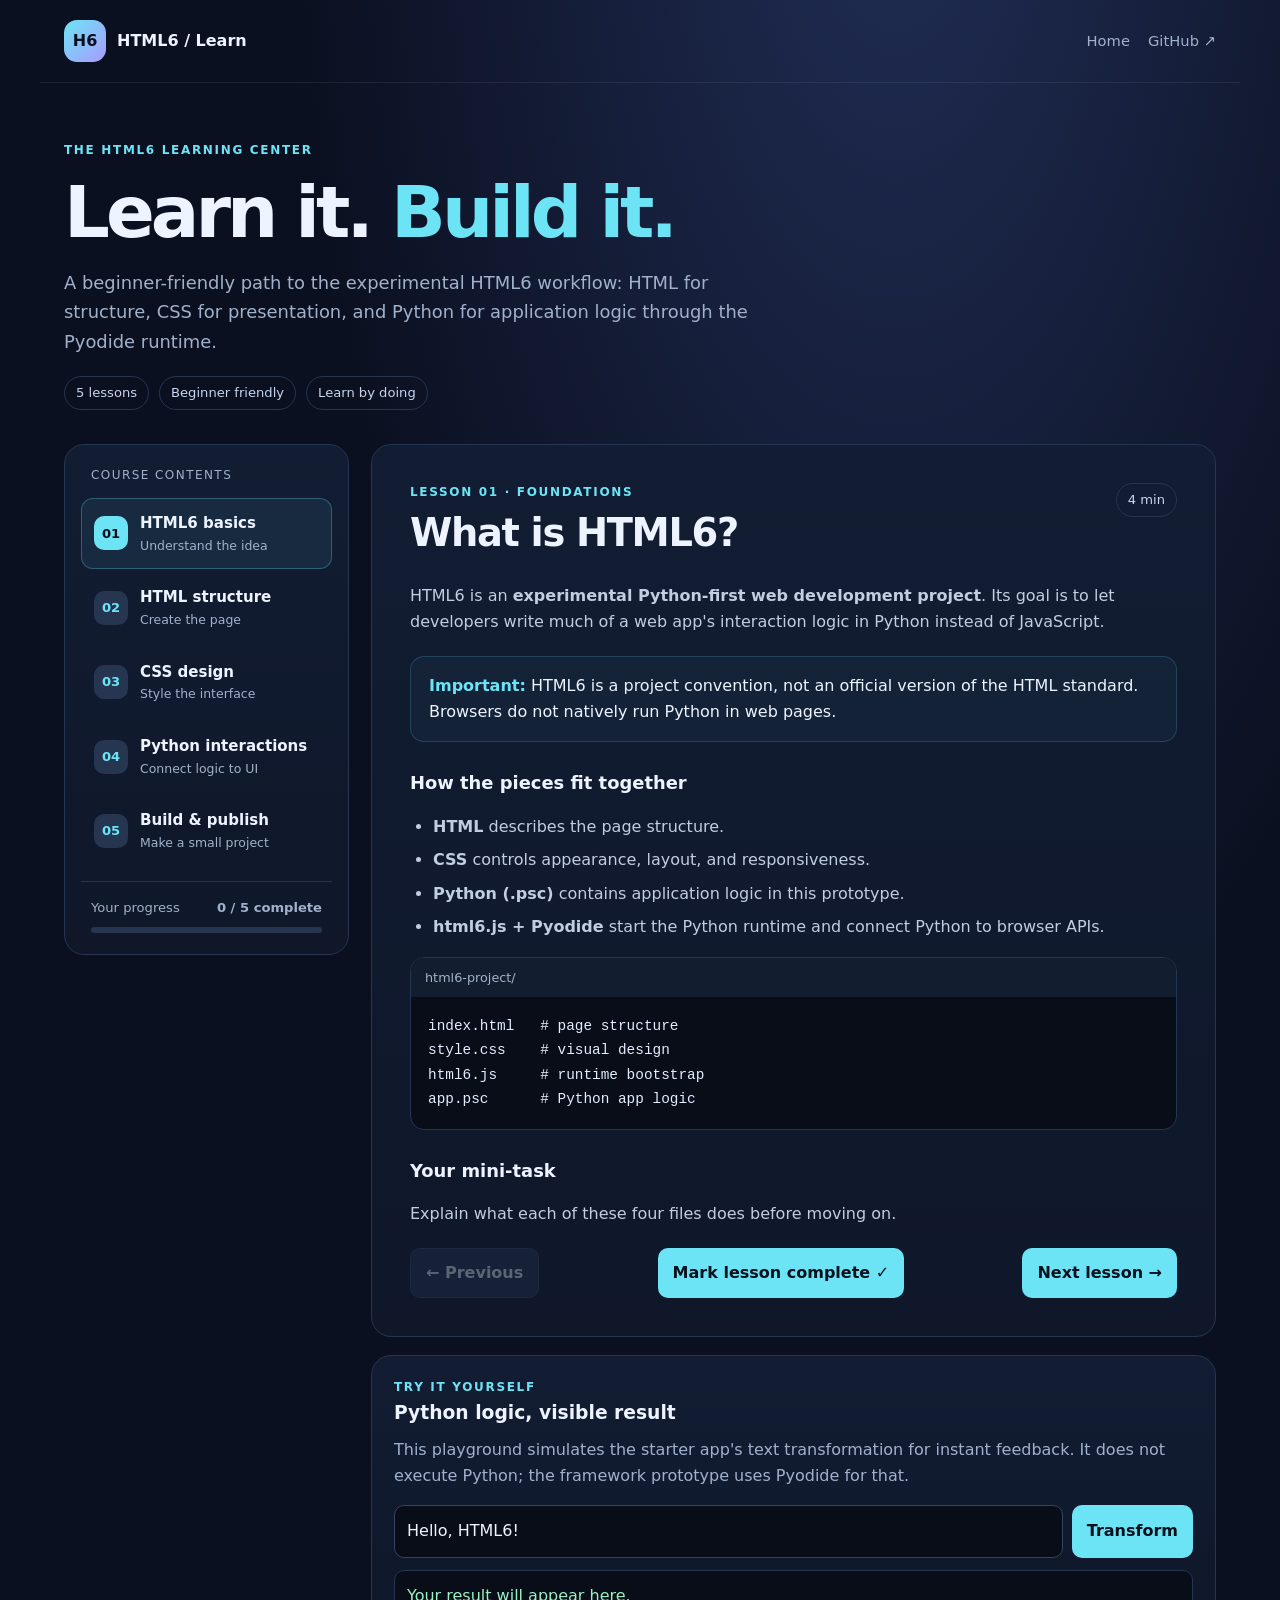
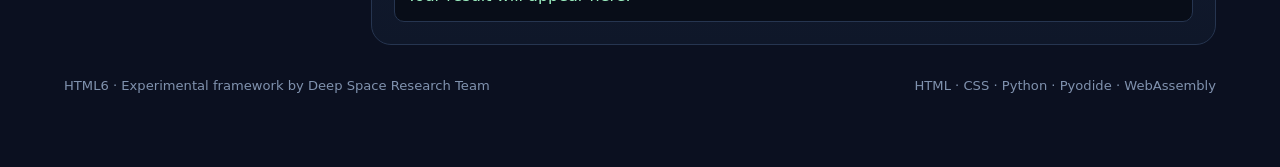
==== learn/index.html @ 48340a19 "Add HTML6 learning center" ====
<!doctype html>
<html lang="en">
<head>
<meta charset="utf-8">
<meta name="viewport" content="width=device-width,initial-scale=1">
<meta name="theme-color" content="#0b1020">
<meta name="description" content="Learn HTML6 step by step: HTML structure, CSS design, Python-powered interactions, and your first project.">
<title>HTML6 Learning Center</title>
<style>
:root{color-scheme:dark;--bg:#0b1020;--panel:#111a2e;--line:#263550;--text:#edf3ff;--muted:#a1b1cb;--cyan:#6de4f5;--violet:#a89bff;--green:#9cf0c1}
*{box-sizing:border-box}body{margin:0;background:radial-gradient(ellipse at 70% -10%,#202d55 0,transparent 48%),var(--bg);color:var(--text);font:16px/1.65 system-ui,-apple-system,Segoe UI,sans-serif}a{color:inherit}.top{max-width:1200px;margin:auto;padding:20px 24px;display:flex;align-items:center;justify-content:space-between;gap:16px;border-bottom:1px solid #ffffff12}.brand{display:flex;gap:11px;align-items:center;text-decoration:none;font-weight:800}.mark{display:grid;place-items:center;width:42px;height:42px;border-radius:13px;background:linear-gradient(135deg,var(--cyan),var(--violet));color:#07101d;font-weight:900}.toplinks{display:flex;gap:18px;color:var(--muted);font-size:.92rem}.toplinks a{text-decoration:none}.wrap{max-width:1200px;margin:auto;padding:38px 24px 70px}.hero{padding:20px 0 34px;max-width:780px}.eyebrow,.kicker{font-size:.75rem;letter-spacing:.14em;text-transform:uppercase;font-weight:800;color:var(--cyan)}h1{font-size:clamp(2.4rem,6vw,4.5rem);line-height:1.04;letter-spacing:-.055em;margin:14px 0}h1 span{color:var(--cyan)}.hero p{font-size:1.12rem;color:var(--muted);max-width:690px}.meta{display:flex;flex-wrap:wrap;gap:10px;margin-top:20px}.pill{border:1px solid var(--line);border-radius:99px;padding:5px 11px;color:#c6d5ed;font-size:.82rem}.layout{display:grid;grid-template-columns:285px minmax(0,1fr);gap:22px;align-items:start}.sidebar,.lesson,.lab{background:linear-gradient(180deg,#121d33,#0f1729);border:1px solid var(--line);border-radius:20px}.sidebar{padding:16px;position:sticky;top:16px}.side-title{font-size:.75rem;letter-spacing:.12em;color:var(--muted);text-transform:uppercase;margin:5px 10px 12px}.lesson-btn{width:100%;text-align:left;display:flex;align-items:center;gap:12px;padding:12px;border:1px solid transparent;background:transparent;color:var(--text);border-radius:12px;cursor:pointer;font:inherit;margin:3px 0}.lesson-btn:hover{background:#ffffff08}.lesson-btn[aria-current=true]{background:#6de4f512;border-color:#6de4f54a}.num{display:grid;place-items:center;flex:0 0 34px;height:34px;border-radius:10px;background:#263550;color:var(--cyan);font-size:.82rem;font-weight:800}.lesson-btn[aria-current=true] .num{background:var(--cyan);color:#07101d}.lesson-name{display:block;font-weight:700;font-size:.94rem}.lesson-sub{display:block;color:var(--muted);font-size:.78rem}.progress-box{border-top:1px solid var(--line);margin-top:14px;padding:15px 10px 5px}.progress-row{display:flex;justify-content:space-between;color:var(--muted);font-size:.82rem}.bar{height:6px;background:#263550;border-radius:99px;margin-top:9px;overflow:hidden}.bar span{display:block;height:100%;width:0;background:linear-gradient(90deg,var(--cyan),var(--violet));transition:width .2s}.maincol{min-width:0}.lesson{padding:clamp(20px,4vw,38px)}.lesson-head{display:flex;justify-content:space-between;gap:14px;align-items:flex-start}.lesson h2{font-size:clamp(1.7rem,3.5vw,2.4rem);line-height:1.15;letter-spacing:-.035em;margin:8px 0 12px}.lesson p,.lesson li{color:#c1cde0}.lesson h3{margin:26px 0 8px;font-size:1.12rem}.lesson ul,.lesson ol{padding-left:23px}.lesson li{margin:7px 0}.code{background:#080d18;border:1px solid #263550;border-radius:14px;overflow:hidden;margin:16px 0}.codebar{display:flex;align-items:center;justify-content:space-between;gap:10px;padding:9px 14px;background:#121d30;color:var(--muted);font-size:.8rem}.code pre{margin:0;padding:17px;overflow:auto;color:#e3edff;font:.9rem/1.7 ui-monospace,Consolas,monospace;white-space:pre}.copy{border:1px solid #3a4c69;background:#1a2942;color:var(--text);border-radius:7px;padding:4px 9px;cursor:pointer}.tip{padding:16px 18px;margin:20px 0;background:#6de4f509;border:1px solid #6de4f52d;border-radius:14px}.tip strong{color:var(--cyan)}.lab{padding:22px;margin-top:18px}.lab h3{margin:0 0 8px}.lab p{color:var(--muted);margin-top:0}.playrow{display:flex;gap:9px;flex-wrap:wrap}.playrow input{flex:1;min-width:180px;background:#080d18;color:var(--text);border:1px solid #34445e;border-radius:10px;padding:12px;font:inherit}.primary,.secondary{border:0;border-radius:10px;padding:11px 15px;font:inherit;font-weight:750;cursor:pointer}.primary{background:var(--cyan);color:#06111e}.secondary{background:#263550;color:var(--text);border:1px solid #3a4c69}.result{margin-top:12px;padding:12px;border-radius:10px;background:#080d18;border:1px solid #263550;min-height:48px;color:var(--green);overflow-wrap:anywhere}.actions{display:flex;justify-content:space-between;gap:10px;margin-top:20px}.actions button:disabled{opacity:.35;cursor:not-allowed}.footnote{font-size:.85rem;color:var(--muted)}footer{display:flex;justify-content:space-between;gap:12px;flex-wrap:wrap;margin-top:30px;color:#8092ae;font-size:.82rem}.hidden{display:none!important}@media(max-width:850px){.layout{grid-template-columns:1fr}.sidebar{position:static}.side-list{display:grid;grid-template-columns:repeat(2,minmax(0,1fr));gap:4px}.lesson-btn{margin:0}.progress-box{margin-top:12px}}@media(max-width:520px){.top{padding:15px}.wrap{padding:25px 14px 45px}.side-list{grid-template-columns:1fr}.lesson-head{display:block}.actions{flex-direction:column}.actions button{width:100%}}
</style>
</head>
<body>
<header class="top">
  <a class="brand" href="../" aria-label="HTML6 home"><span class="mark">H6</span><span>HTML6 / Learn</span></a>
  <nav class="toplinks"><a href="../">Home</a><a href="https://github.com/Deep-Space-Research-Team/html6" target="_blank" rel="noreferrer">GitHub ↗</a></nav>
</header>
<main class="wrap">
<section class="hero"><div class="eyebrow">THE HTML6 LEARNING CENTER</div><h1>Learn it. <span>Build it.</span></h1>
<p>A beginner-friendly path to the experimental HTML6 workflow: HTML for structure, CSS for presentation, and Python for application logic through the Pyodide runtime.</p>
<div class="meta"><span class="pill">5 lessons</span><span class="pill">Beginner friendly</span><span class="pill">Learn by doing</span></div></section>
<div class="layout"><aside class="sidebar" aria-label="Course lessons"><div class="side-title">Course contents</div>
<div class="side-list" id="lesson-list">
<button class="lesson-btn" data-lesson="0" aria-current="true"><span class="num">01</span><span><span class="lesson-name">HTML6 basics</span><span class="lesson-sub">Understand the idea</span></span></button>
<button class="lesson-btn" data-lesson="1" aria-current="false"><span class="num">02</span><span><span class="lesson-name">HTML structure</span><span class="lesson-sub">Create the page</span></span></button>
<button class="lesson-btn" data-lesson="2" aria-current="false"><span class="num">03</span><span><span class="lesson-name">CSS design</span><span class="lesson-sub">Style the interface</span></span></button>
<button class="lesson-btn" data-lesson="3" aria-current="false"><span class="num">04</span><span><span class="lesson-name">Python interactions</span><span class="lesson-sub">Connect logic to UI</span></span></button>
<button class="lesson-btn" data-lesson="4" aria-current="false"><span class="num">05</span><span><span class="lesson-name">Build & publish</span><span class="lesson-sub">Make a small project</span></span></button>
</div><div class="progress-box"><div class="progress-row"><span>Your progress</span><strong id="progress-label">0 / 5 complete</strong></div><div class="bar"><span id="progress-fill"></span></div></div></aside>
<div class="maincol"><article class="lesson" aria-live="polite"><div class="lesson-head"><div><div class="kicker" id="lesson-kicker"></div><h2 id="lesson-title"></h2></div><span class="pill" id="lesson-time"></span></div><div id="lesson-content"></div>
<div class="actions"><button class="secondary" id="prev" disabled>← Previous</button><button class="primary" id="complete">Mark lesson complete ✓</button><button class="primary hidden" id="next">Next lesson →</button></div></article>
<section class="lab"><div class="kicker">TRY IT YOURSELF</div><h3>Python logic, visible result</h3><p>This playground simulates the starter app's text transformation for instant feedback. It does not execute Python; the framework prototype uses Pyodide for that.</p><div class="playrow"><input id="demo-input" maxlength="200" value="Hello, HTML6!" aria-label="Text to transform"><button class="primary" id="demo-run">Transform</button></div><div class="result" id="demo-output" role="status">Your result will appear here.</div></section>
</div></div><footer><span>HTML6 · Experimental framework by Deep Space Research Team</span><span>HTML · CSS · Python · Pyodide · WebAssembly</span></footer></main>
<script>
const lessons=[
{title:"What is HTML6?",kicker:"LESSON 01 · FOUNDATIONS",time:"4 min",content:`
<p>HTML6 is an <strong>experimental Python-first web development project</strong>. Its goal is to let developers write much of a web app's interaction logic in Python instead of JavaScript.</p>
<div class="tip"><strong>Important:</strong> HTML6 is a project convention, not an official version of the HTML standard. Browsers do not natively run Python in web pages.</div>
<h3>How the pieces fit together</h3><ul><li><strong>HTML</strong> describes the page structure.</li><li><strong>CSS</strong> controls appearance, layout, and responsiveness.</li><li><strong>Python (.psc)</strong> contains application logic in this prototype.</li><li><strong>html6.js + Pyodide</strong> start the Python runtime and connect Python to browser APIs.</li></ul>
<div class="code"><div class="codebar">html6-project/</div><pre>index.html   # page structure
style.css    # visual design
html6.js     # runtime bootstrap
app.psc      # Python app logic</pre></div><h3>Your mini-task</h3><p>Explain what each of these four files does before moving on.</p>`},
{title:"Build the HTML structure",kicker:"LESSON 02 · HTML",time:"6 min",content:`
<p>HTML gives your interface meaning and structure. Add a heading, input, button, and a paragraph for the response.</p>
<div class="code"><div class="codebar"><span>index.html</span><button class="copy" data-copy="html">Copy</button></div><pre id="code-html">&lt;main&gt;
  &lt;h1&gt;My first HTML6 app&lt;/h1&gt;
  &lt;label for="name-input"&gt;Your name&lt;/label&gt;
  &lt;input id="name-input" type="text"&gt;
  &lt;button id="greet-button"&gt;Greet me&lt;/button&gt;
  &lt;p id="message"&gt;Your greeting appears here.&lt;/p&gt;
&lt;/main&gt;</pre></div>
<h3>Remember</h3><ul><li>An <code>id</code> identifies an element on the page.</li><li>A label explains an input and improves accessibility.</li><li>Buttons should have clear text and work with a keyboard.</li></ul><div class="tip"><strong>Practice:</strong> Add a paragraph with the ID <code>status</code>. You can later update it from Python.</div>`},
{title:"Style it with CSS",kicker:"LESSON 03 · DESIGN",time:"5 min",content:`
<p>CSS changes how a page looks without changing the meaning of its content.</p><div class="code"><div class="codebar"><span>style.css</span><button class="copy" data-copy="css">Copy</button></div><pre id="code-css">body {
  font-family: system-ui, sans-serif;
  background: #0b1020;
  color: #edf3ff;
  margin: 0;
  padding: 2rem;
}
button {
  background: #6de4f5;
  color: #07101d;
  border: 0;
  border-radius: 10px;
  padding: .75rem 1rem;
  cursor: pointer;
}
button:focus-visible {
  outline: 3px solid #a89bff;
  outline-offset: 3px;
}</pre></div>
<h3>Three useful concepts</h3><ul><li><code>color</code> sets text color; <code>background</code> sets the background.</li><li><code>padding</code> creates space inside; <code>margin</code> creates space outside.</li><li><code>@media</code> rules adapt layouts to smaller screens.</li></ul><div class="tip"><strong>Practice:</strong> Change the button background to <code>#a89bff</code>, save, and refresh.</div>`},
{title:"Connect Python to the page",kicker:"LESSON 04 · PYTHON",time:"8 min",content:`
<p>In the HTML6 starter, a <code>.psc</code> file contains Python code. The runtime initializes Pyodide, then executes the script. Python can access browser objects through the <code>js</code> bridge.</p><div class="code"><div class="codebar"><span>app.psc</span><button class="copy" data-copy="python">Copy</button></div><pre id="code-python">from js import document
from pyodide.ffi import create_proxy

name_input = document.getElementById("name-input")
greet_button = document.getElementById("greet-button")
message = document.getElementById("message")

def greet(event):
    name = name_input.value.strip()
    if name:
        message.textContent = f"Hello, {name}!"
    else:
        message.textContent = "Please enter your name."

greet_proxy = create_proxy(greet)
greet_button.addEventListener("click", greet_proxy)</pre></div>
<h3>What happens?</h3><ol><li>Python imports the browser's <code>document</code> object.</li><li>It finds the input, button, and paragraph using IDs.</li><li>The click handler reads the input and updates the paragraph.</li><li><code>create_proxy</code> wraps the Python function so browser events can call it.</li></ol><div class="tip"><strong>Note:</strong> This is a teaching example. Larger apps should manage proxy lifetimes and cleanup.</div>`},
{title:"Build and publish",kicker:"LESSON 05 · PROJECT",time:"7 min",content:`
<p>Combine HTML, CSS, and Python to make a small project: a greeting app, text transformer, study timer, or task list.</p><h3>Build checklist</h3><ul><li>Give the page a clear purpose and accessible labels.</li><li>Keep structure in HTML, presentation in CSS, and app logic in Python.</li><li>Follow the exact runtime and file-loading pattern in the HTML6 repository.</li><li>Test with a local web server; some browser features do not work when opening a file directly.</li><li>Check the browser console and runtime status if Python fails to load.</li></ul><h3>Publish with GitHub Pages</h3><ol><li>Commit your project to GitHub.</li><li>Enable GitHub Pages using the repository's Actions workflow.</li><li>Wait for deployment, then open the published URL.</li><li>Test desktop and mobile layouts and confirm all files load.</li></ol><div class="tip"><strong>Security:</strong> Browser Python is still client-side code. Never put passwords, API secrets, or private credentials in public frontend code.</div><p>Next, improve the runtime with clearer errors, lifecycle management, and reusable modules.</p>`}
];
let current=0;const done=new Set();const $=id=>document.getElementById(id);
function render(){const l=lessons[current];$("lesson-kicker").textContent=l.kicker;$("lesson-title").textContent=l.title;$("lesson-time").textContent=l.time;$("lesson-content").innerHTML=l.content;$("prev").disabled=current===0;$("next").classList.toggle("hidden",current===lessons.length-1);$("complete").classList.toggle("hidden",done.has(current));document.querySelectorAll(".lesson-btn").forEach((b,i)=>b.setAttribute("aria-current",String(i===current)));document.querySelectorAll("[data-copy]").forEach(b=>b.addEventListener("click",()=>{const el=$("code-"+b.dataset.copy);if(el&&navigator.clipboard){navigator.clipboard.writeText(el.innerText).then(()=>{b.textContent="Copied!";setTimeout(()=>b.textContent="Copy",1000)}).catch(()=>{})}}))}
function progress(){$("progress-label").textContent=done.size+" / "+lessons.length+" complete";$("progress-fill").style.width=(done.size/lessons.length*100)+"%"}
document.querySelectorAll(".lesson-btn").forEach(b=>b.addEventListener("click",()=>{current=Number(b.dataset.lesson);render()}));
$("prev").addEventListener("click",()=>{if(current>0){current--;render()}});
$("next").addEventListener("click",()=>{if(current<lessons.length-1){current++;render();window.scrollTo({top:0,behavior:"smooth"})}});
$("complete").addEventListener("click",()=>{done.add(current);progress();if(current<lessons.length-1)current++;render()});
$("demo-run").addEventListener("click",()=>{$("demo-output").textContent=$("demo-input").value.toUpperCase()||"Type some text first."});
$("demo-input").addEventListener("keydown",e=>{if(e.key==="Enter")$("demo-run").click()});render();progress();
</script>
</body>
</html>
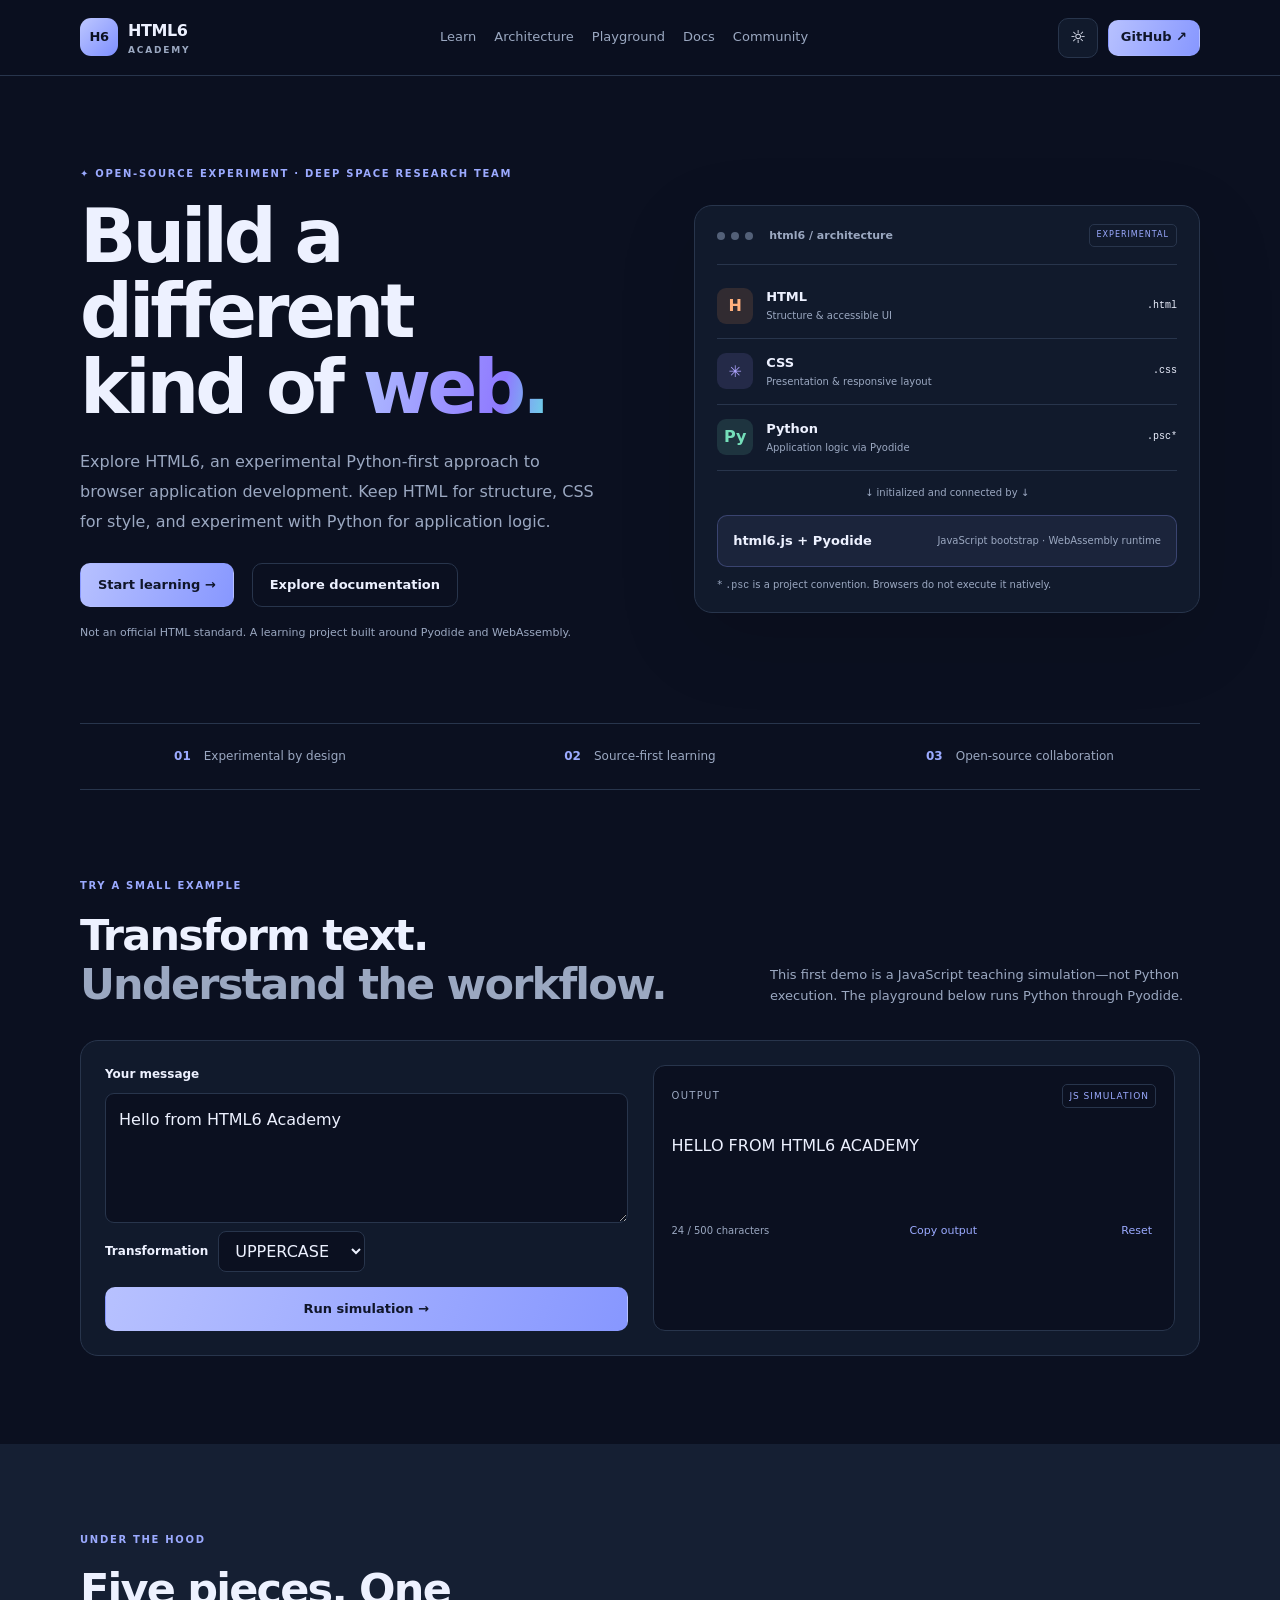
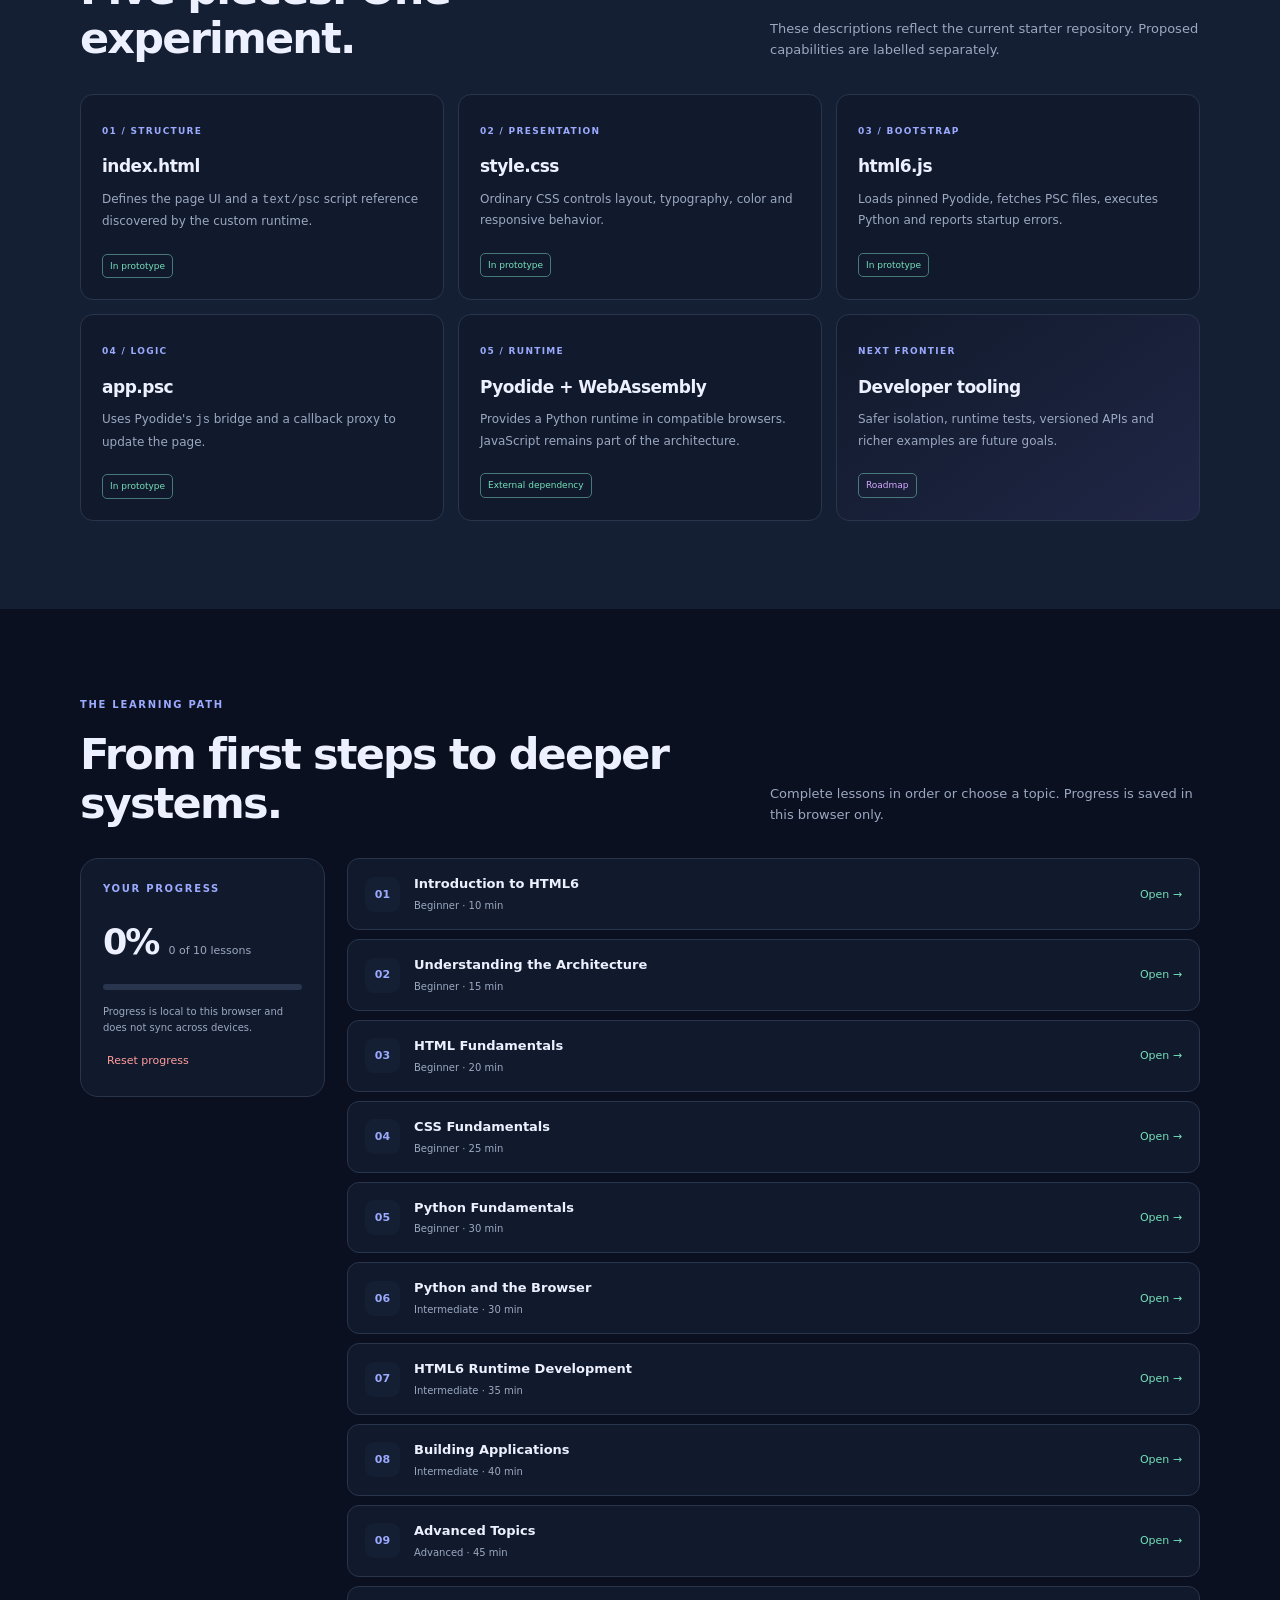
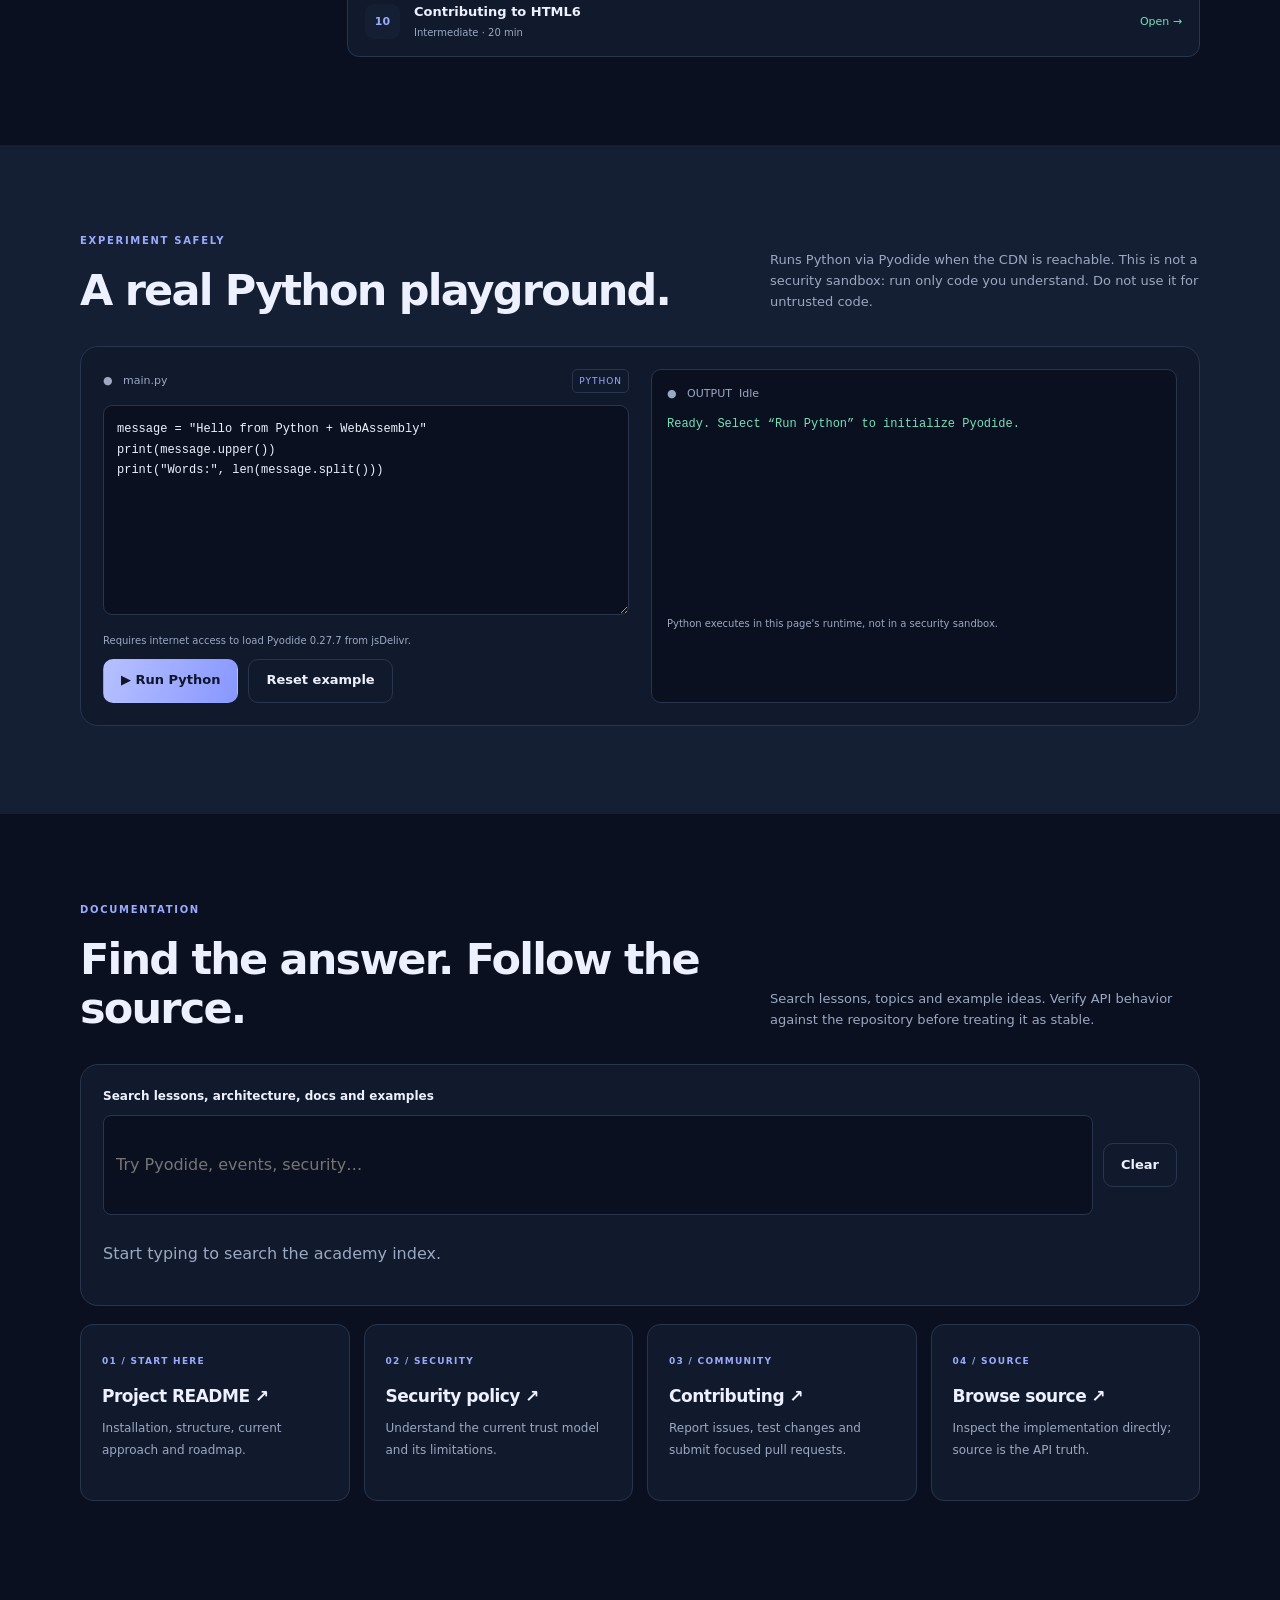
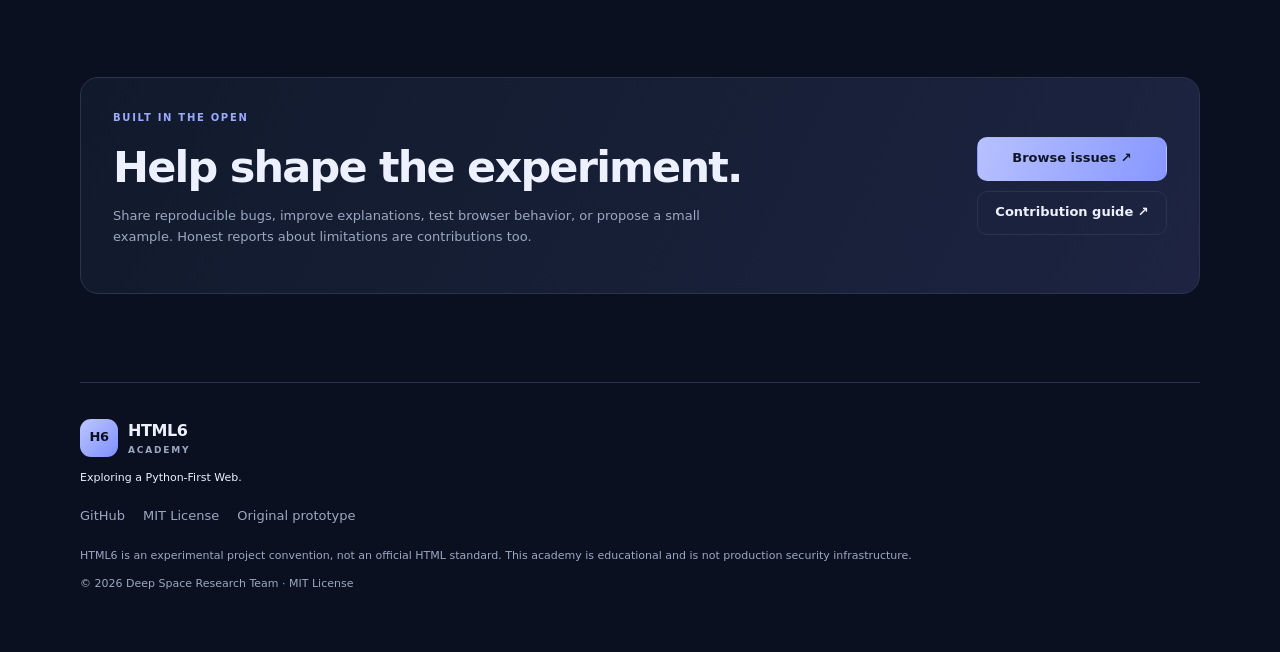
==== commit 8b5b6024: "Update Learn" ====
--- a/learn/index.html
+++ b/learn/index.html
@@ -1,108 +1,23 @@
 <!doctype html>
-<html lang="en">
+<html lang="en" data-theme="dark">
 <head>
-<meta charset="utf-8">
-<meta name="viewport" content="width=device-width,initial-scale=1">
-<meta name="theme-color" content="#0b1020">
-<meta name="description" content="Learn HTML6 step by step: HTML structure, CSS design, Python-powered interactions, and your first project.">
-<title>HTML6 Learning Center</title>
-<style>
-:root{color-scheme:dark;--bg:#0b1020;--panel:#111a2e;--line:#263550;--text:#edf3ff;--muted:#a1b1cb;--cyan:#6de4f5;--violet:#a89bff;--green:#9cf0c1}
-*{box-sizing:border-box}body{margin:0;background:radial-gradient(ellipse at 70% -10%,#202d55 0,transparent 48%),var(--bg);color:var(--text);font:16px/1.65 system-ui,-apple-system,Segoe UI,sans-serif}a{color:inherit}.top{max-width:1200px;margin:auto;padding:20px 24px;display:flex;align-items:center;justify-content:space-between;gap:16px;border-bottom:1px solid #ffffff12}.brand{display:flex;gap:11px;align-items:center;text-decoration:none;font-weight:800}.mark{display:grid;place-items:center;width:42px;height:42px;border-radius:13px;background:linear-gradient(135deg,var(--cyan),var(--violet));color:#07101d;font-weight:900}.toplinks{display:flex;gap:18px;color:var(--muted);font-size:.92rem}.toplinks a{text-decoration:none}.wrap{max-width:1200px;margin:auto;padding:38px 24px 70px}.hero{padding:20px 0 34px;max-width:780px}.eyebrow,.kicker{font-size:.75rem;letter-spacing:.14em;text-transform:uppercase;font-weight:800;color:var(--cyan)}h1{font-size:clamp(2.4rem,6vw,4.5rem);line-height:1.04;letter-spacing:-.055em;margin:14px 0}h1 span{color:var(--cyan)}.hero p{font-size:1.12rem;color:var(--muted);max-width:690px}.meta{display:flex;flex-wrap:wrap;gap:10px;margin-top:20px}.pill{border:1px solid var(--line);border-radius:99px;padding:5px 11px;color:#c6d5ed;font-size:.82rem}.layout{display:grid;grid-template-columns:285px minmax(0,1fr);gap:22px;align-items:start}.sidebar,.lesson,.lab{background:linear-gradient(180deg,#121d33,#0f1729);border:1px solid var(--line);border-radius:20px}.sidebar{padding:16px;position:sticky;top:16px}.side-title{font-size:.75rem;letter-spacing:.12em;color:var(--muted);text-transform:uppercase;margin:5px 10px 12px}.lesson-btn{width:100%;text-align:left;display:flex;align-items:center;gap:12px;padding:12px;border:1px solid transparent;background:transparent;color:var(--text);border-radius:12px;cursor:pointer;font:inherit;margin:3px 0}.lesson-btn:hover{background:#ffffff08}.lesson-btn[aria-current=true]{background:#6de4f512;border-color:#6de4f54a}.num{display:grid;place-items:center;flex:0 0 34px;height:34px;border-radius:10px;background:#263550;color:var(--cyan);font-size:.82rem;font-weight:800}.lesson-btn[aria-current=true] .num{background:var(--cyan);color:#07101d}.lesson-name{display:block;font-weight:700;font-size:.94rem}.lesson-sub{display:block;color:var(--muted);font-size:.78rem}.progress-box{border-top:1px solid var(--line);margin-top:14px;padding:15px 10px 5px}.progress-row{display:flex;justify-content:space-between;color:var(--muted);font-size:.82rem}.bar{height:6px;background:#263550;border-radius:99px;margin-top:9px;overflow:hidden}.bar span{display:block;height:100%;width:0;background:linear-gradient(90deg,var(--cyan),var(--violet));transition:width .2s}.maincol{min-width:0}.lesson{padding:clamp(20px,4vw,38px)}.lesson-head{display:flex;justify-content:space-between;gap:14px;align-items:flex-start}.lesson h2{font-size:clamp(1.7rem,3.5vw,2.4rem);line-height:1.15;letter-spacing:-.035em;margin:8px 0 12px}.lesson p,.lesson li{color:#c1cde0}.lesson h3{margin:26px 0 8px;font-size:1.12rem}.lesson ul,.lesson ol{padding-left:23px}.lesson li{margin:7px 0}.code{background:#080d18;border:1px solid #263550;border-radius:14px;overflow:hidden;margin:16px 0}.codebar{display:flex;align-items:center;justify-content:space-between;gap:10px;padding:9px 14px;background:#121d30;color:var(--muted);font-size:.8rem}.code pre{margin:0;padding:17px;overflow:auto;color:#e3edff;font:.9rem/1.7 ui-monospace,Consolas,monospace;white-space:pre}.copy{border:1px solid #3a4c69;background:#1a2942;color:var(--text);border-radius:7px;padding:4px 9px;cursor:pointer}.tip{padding:16px 18px;margin:20px 0;background:#6de4f509;border:1px solid #6de4f52d;border-radius:14px}.tip strong{color:var(--cyan)}.lab{padding:22px;margin-top:18px}.lab h3{margin:0 0 8px}.lab p{color:var(--muted);margin-top:0}.playrow{display:flex;gap:9px;flex-wrap:wrap}.playrow input{flex:1;min-width:180px;background:#080d18;color:var(--text);border:1px solid #34445e;border-radius:10px;padding:12px;font:inherit}.primary,.secondary{border:0;border-radius:10px;padding:11px 15px;font:inherit;font-weight:750;cursor:pointer}.primary{background:var(--cyan);color:#06111e}.secondary{background:#263550;color:var(--text);border:1px solid #3a4c69}.result{margin-top:12px;padding:12px;border-radius:10px;background:#080d18;border:1px solid #263550;min-height:48px;color:var(--green);overflow-wrap:anywhere}.actions{display:flex;justify-content:space-between;gap:10px;margin-top:20px}.actions button:disabled{opacity:.35;cursor:not-allowed}.footnote{font-size:.85rem;color:var(--muted)}footer{display:flex;justify-content:space-between;gap:12px;flex-wrap:wrap;margin-top:30px;color:#8092ae;font-size:.82rem}.hidden{display:none!important}@media(max-width:850px){.layout{grid-template-columns:1fr}.sidebar{position:static}.side-list{display:grid;grid-template-columns:repeat(2,minmax(0,1fr));gap:4px}.lesson-btn{margin:0}.progress-box{margin-top:12px}}@media(max-width:520px){.top{padding:15px}.wrap{padding:25px 14px 45px}.side-list{grid-template-columns:1fr}.lesson-head{display:block}.actions{flex-direction:column}.actions button{width:100%}}
-</style>
+<meta charset="utf-8"><meta name="viewport" content="width=device-width,initial-scale=1"><meta name="theme-color" content="#0b1020">
+<meta name="description" content="Learn HTML6, an experimental Python-first web development workflow from Deep Space Research Team.">
+<title>HTML6 Academy & Developer Hub</title><link rel="stylesheet" href="styles.css"><script defer src="app.js"></script>
 </head>
-<body>
-<header class="top">
-  <a class="brand" href="../" aria-label="HTML6 home"><span class="mark">H6</span><span>HTML6 / Learn</span></a>
-  <nav class="toplinks"><a href="../">Home</a><a href="https://github.com/Deep-Space-Research-Team/html6" target="_blank" rel="noreferrer">GitHub ↗</a></nav>
-</header>
-<main class="wrap">
-<section class="hero"><div class="eyebrow">THE HTML6 LEARNING CENTER</div><h1>Learn it. <span>Build it.</span></h1>
-<p>A beginner-friendly path to the experimental HTML6 workflow: HTML for structure, CSS for presentation, and Python for application logic through the Pyodide runtime.</p>
-<div class="meta"><span class="pill">5 lessons</span><span class="pill">Beginner friendly</span><span class="pill">Learn by doing</span></div></section>
-<div class="layout"><aside class="sidebar" aria-label="Course lessons"><div class="side-title">Course contents</div>
-<div class="side-list" id="lesson-list">
-<button class="lesson-btn" data-lesson="0" aria-current="true"><span class="num">01</span><span><span class="lesson-name">HTML6 basics</span><span class="lesson-sub">Understand the idea</span></span></button>
-<button class="lesson-btn" data-lesson="1" aria-current="false"><span class="num">02</span><span><span class="lesson-name">HTML structure</span><span class="lesson-sub">Create the page</span></span></button>
-<button class="lesson-btn" data-lesson="2" aria-current="false"><span class="num">03</span><span><span class="lesson-name">CSS design</span><span class="lesson-sub">Style the interface</span></span></button>
-<button class="lesson-btn" data-lesson="3" aria-current="false"><span class="num">04</span><span><span class="lesson-name">Python interactions</span><span class="lesson-sub">Connect logic to UI</span></span></button>
-<button class="lesson-btn" data-lesson="4" aria-current="false"><span class="num">05</span><span><span class="lesson-name">Build & publish</span><span class="lesson-sub">Make a small project</span></span></button>
-</div><div class="progress-box"><div class="progress-row"><span>Your progress</span><strong id="progress-label">0 / 5 complete</strong></div><div class="bar"><span id="progress-fill"></span></div></div></aside>
-<div class="maincol"><article class="lesson" aria-live="polite"><div class="lesson-head"><div><div class="kicker" id="lesson-kicker"></div><h2 id="lesson-title"></h2></div><span class="pill" id="lesson-time"></span></div><div id="lesson-content"></div>
-<div class="actions"><button class="secondary" id="prev" disabled>← Previous</button><button class="primary" id="complete">Mark lesson complete ✓</button><button class="primary hidden" id="next">Next lesson →</button></div></article>
-<section class="lab"><div class="kicker">TRY IT YOURSELF</div><h3>Python logic, visible result</h3><p>This playground simulates the starter app's text transformation for instant feedback. It does not execute Python; the framework prototype uses Pyodide for that.</p><div class="playrow"><input id="demo-input" maxlength="200" value="Hello, HTML6!" aria-label="Text to transform"><button class="primary" id="demo-run">Transform</button></div><div class="result" id="demo-output" role="status">Your result will appear here.</div></section>
-</div></div><footer><span>HTML6 · Experimental framework by Deep Space Research Team</span><span>HTML · CSS · Python · Pyodide · WebAssembly</span></footer></main>
-<script>
-const lessons=[
-{title:"What is HTML6?",kicker:"LESSON 01 · FOUNDATIONS",time:"4 min",content:`
-<p>HTML6 is an <strong>experimental Python-first web development project</strong>. Its goal is to let developers write much of a web app's interaction logic in Python instead of JavaScript.</p>
-<div class="tip"><strong>Important:</strong> HTML6 is a project convention, not an official version of the HTML standard. Browsers do not natively run Python in web pages.</div>
-<h3>How the pieces fit together</h3><ul><li><strong>HTML</strong> describes the page structure.</li><li><strong>CSS</strong> controls appearance, layout, and responsiveness.</li><li><strong>Python (.psc)</strong> contains application logic in this prototype.</li><li><strong>html6.js + Pyodide</strong> start the Python runtime and connect Python to browser APIs.</li></ul>
-<div class="code"><div class="codebar">html6-project/</div><pre>index.html   # page structure
-style.css    # visual design
-html6.js     # runtime bootstrap
-app.psc      # Python app logic</pre></div><h3>Your mini-task</h3><p>Explain what each of these four files does before moving on.</p>`},
-{title:"Build the HTML structure",kicker:"LESSON 02 · HTML",time:"6 min",content:`
-<p>HTML gives your interface meaning and structure. Add a heading, input, button, and a paragraph for the response.</p>
-<div class="code"><div class="codebar"><span>index.html</span><button class="copy" data-copy="html">Copy</button></div><pre id="code-html">&lt;main&gt;
-  &lt;h1&gt;My first HTML6 app&lt;/h1&gt;
-  &lt;label for="name-input"&gt;Your name&lt;/label&gt;
-  &lt;input id="name-input" type="text"&gt;
-  &lt;button id="greet-button"&gt;Greet me&lt;/button&gt;
-  &lt;p id="message"&gt;Your greeting appears here.&lt;/p&gt;
-&lt;/main&gt;</pre></div>
-<h3>Remember</h3><ul><li>An <code>id</code> identifies an element on the page.</li><li>A label explains an input and improves accessibility.</li><li>Buttons should have clear text and work with a keyboard.</li></ul><div class="tip"><strong>Practice:</strong> Add a paragraph with the ID <code>status</code>. You can later update it from Python.</div>`},
-{title:"Style it with CSS",kicker:"LESSON 03 · DESIGN",time:"5 min",content:`
-<p>CSS changes how a page looks without changing the meaning of its content.</p><div class="code"><div class="codebar"><span>style.css</span><button class="copy" data-copy="css">Copy</button></div><pre id="code-css">body {
-  font-family: system-ui, sans-serif;
-  background: #0b1020;
-  color: #edf3ff;
-  margin: 0;
-  padding: 2rem;
-}
-button {
-  background: #6de4f5;
-  color: #07101d;
-  border: 0;
-  border-radius: 10px;
-  padding: .75rem 1rem;
-  cursor: pointer;
-}
-button:focus-visible {
-  outline: 3px solid #a89bff;
-  outline-offset: 3px;
-}</pre></div>
-<h3>Three useful concepts</h3><ul><li><code>color</code> sets text color; <code>background</code> sets the background.</li><li><code>padding</code> creates space inside; <code>margin</code> creates space outside.</li><li><code>@media</code> rules adapt layouts to smaller screens.</li></ul><div class="tip"><strong>Practice:</strong> Change the button background to <code>#a89bff</code>, save, and refresh.</div>`},
-{title:"Connect Python to the page",kicker:"LESSON 04 · PYTHON",time:"8 min",content:`
-<p>In the HTML6 starter, a <code>.psc</code> file contains Python code. The runtime initializes Pyodide, then executes the script. Python can access browser objects through the <code>js</code> bridge.</p><div class="code"><div class="codebar"><span>app.psc</span><button class="copy" data-copy="python">Copy</button></div><pre id="code-python">from js import document
-from pyodide.ffi import create_proxy
-
-name_input = document.getElementById("name-input")
-greet_button = document.getElementById("greet-button")
-message = document.getElementById("message")
-
-def greet(event):
-    name = name_input.value.strip()
-    if name:
-        message.textContent = f"Hello, {name}!"
-    else:
-        message.textContent = "Please enter your name."
-
-greet_proxy = create_proxy(greet)
-greet_button.addEventListener("click", greet_proxy)</pre></div>
-<h3>What happens?</h3><ol><li>Python imports the browser's <code>document</code> object.</li><li>It finds the input, button, and paragraph using IDs.</li><li>The click handler reads the input and updates the paragraph.</li><li><code>create_proxy</code> wraps the Python function so browser events can call it.</li></ol><div class="tip"><strong>Note:</strong> This is a teaching example. Larger apps should manage proxy lifetimes and cleanup.</div>`},
-{title:"Build and publish",kicker:"LESSON 05 · PROJECT",time:"7 min",content:`
-<p>Combine HTML, CSS, and Python to make a small project: a greeting app, text transformer, study timer, or task list.</p><h3>Build checklist</h3><ul><li>Give the page a clear purpose and accessible labels.</li><li>Keep structure in HTML, presentation in CSS, and app logic in Python.</li><li>Follow the exact runtime and file-loading pattern in the HTML6 repository.</li><li>Test with a local web server; some browser features do not work when opening a file directly.</li><li>Check the browser console and runtime status if Python fails to load.</li></ul><h3>Publish with GitHub Pages</h3><ol><li>Commit your project to GitHub.</li><li>Enable GitHub Pages using the repository's Actions workflow.</li><li>Wait for deployment, then open the published URL.</li><li>Test desktop and mobile layouts and confirm all files load.</li></ol><div class="tip"><strong>Security:</strong> Browser Python is still client-side code. Never put passwords, API secrets, or private credentials in public frontend code.</div><p>Next, improve the runtime with clearer errors, lifecycle management, and reusable modules.</p>`}
-];
-let current=0;const done=new Set();const $=id=>document.getElementById(id);
-function render(){const l=lessons[current];$("lesson-kicker").textContent=l.kicker;$("lesson-title").textContent=l.title;$("lesson-time").textContent=l.time;$("lesson-content").innerHTML=l.content;$("prev").disabled=current===0;$("next").classList.toggle("hidden",current===lessons.length-1);$("complete").classList.toggle("hidden",done.has(current));document.querySelectorAll(".lesson-btn").forEach((b,i)=>b.setAttribute("aria-current",String(i===current)));document.querySelectorAll("[data-copy]").forEach(b=>b.addEventListener("click",()=>{const el=$("code-"+b.dataset.copy);if(el&&navigator.clipboard){navigator.clipboard.writeText(el.innerText).then(()=>{b.textContent="Copied!";setTimeout(()=>b.textContent="Copy",1000)}).catch(()=>{})}}))}
-function progress(){$("progress-label").textContent=done.size+" / "+lessons.length+" complete";$("progress-fill").style.width=(done.size/lessons.length*100)+"%"}
-document.querySelectorAll(".lesson-btn").forEach(b=>b.addEventListener("click",()=>{current=Number(b.dataset.lesson);render()}));
-$("prev").addEventListener("click",()=>{if(current>0){current--;render()}});
-$("next").addEventListener("click",()=>{if(current<lessons.length-1){current++;render();window.scrollTo({top:0,behavior:"smooth"})}});
-$("complete").addEventListener("click",()=>{done.add(current);progress();if(current<lessons.length-1)current++;render()});
-$("demo-run").addEventListener("click",()=>{$("demo-output").textContent=$("demo-input").value.toUpperCase()||"Type some text first."});
-$("demo-input").addEventListener("keydown",e=>{if(e.key==="Enter")$("demo-run").click()});render();progress();
-</script>
-</body>
-</html>
+<body><a class="skip" href="#main">Skip to content</a>
+<header class="topbar"><a class="brand" href="#home"><span class="mark">H6</span><span>HTML6 <small>ACADEMY</small></span></a><nav class="nav" aria-label="Main navigation"><a href="#learn">Learn</a><a href="#architecture">Architecture</a><a href="#playground">Playground</a><a href="#docs">Docs</a><a href="#community">Community</a></nav><div class="actions"><button id="theme" class="icon" aria-label="Switch theme" title="Switch theme">☼</button><a class="button small" href="https://github.com/Deep-Space-Research-Team/html6" target="_blank" rel="noreferrer">GitHub ↗</a><button id="menu" class="icon mobile" aria-expanded="false" aria-controls="mobile-nav" aria-label="Open navigation">☰</button></div></header>
+<nav id="mobile-nav" class="mobile-nav" hidden><a href="#learn">Learn</a><a href="#architecture">Architecture</a><a href="#playground">Playground</a><a href="#docs">Docs</a><a href="#community">Community</a></nav>
+<main id="main">
+<section class="hero wrap" id="home"><div class="hero-copy"><p class="eyebrow">✦ OPEN-SOURCE EXPERIMENT · DEEP SPACE RESEARCH TEAM</p><h1>Build a different<br>kind of <span class="gradient">web.</span></h1><p class="lede">Explore HTML6, an experimental Python-first approach to browser application development. Keep HTML for structure, CSS for style, and experiment with Python for application logic.</p><div class="hero-buttons"><a class="button" href="#learn">Start learning →</a><a class="button quiet" href="#docs">Explore documentation</a></div><p class="muted smalltext">Not an official HTML standard. A learning project built around Pyodide and WebAssembly.</p></div><div class="architecture panel"><div class="windowbar"><span></span><span></span><span></span><b>html6 / architecture</b><i>EXPERIMENTAL</i></div><div class="layer"><span class="chip html">H</span><div><b>HTML</b><small>Structure & accessible UI</small></div><code>.html</code></div><div class="layer"><span class="chip css">✳</span><div><b>CSS</b><small>Presentation & responsive layout</small></div><code>.css</code></div><div class="layer"><span class="chip py">Py</span><div><b>Python</b><small>Application logic via Pyodide</small></div><code>.psc*</code></div><p class="connector">↓ initialized and connected by ↓</p><div class="runtime"><b>html6.js + Pyodide</b><small>JavaScript bootstrap · WebAssembly runtime</small></div><p class="muted tiny">* <code>.psc</code> is a project convention. Browsers do not execute it natively.</p></div></section>
+<section class="wrap stats"><div><b>01</b><span>Experimental by design</span></div><div><b>02</b><span>Source-first learning</span></div><div><b>03</b><span>Open-source collaboration</span></div></section>
+<section class="section wrap" id="demo"><div class="section-head"><div><p class="eyebrow">TRY A SMALL EXAMPLE</p><h2>Transform text.<br><span class="muted">Understand the workflow.</span></h2></div><p>This first demo is a JavaScript teaching simulation—not Python execution. The playground below runs Python through Pyodide.</p></div><div class="demo panel"><div><label for="input">Your message</label><textarea id="input" rows="4" maxlength="500">Hello from HTML6 Academy</textarea><div class="inline"><label for="mode">Transformation</label><select id="mode"><option value="upper">UPPERCASE</option><option value="lower">lowercase</option><option value="reverse">Reverse text</option><option value="words">Count words</option></select></div><button class="button full" id="transform">Run simulation →</button></div><div class="result"><div class="result-head"><span>OUTPUT</span><span class="tag">JS SIMULATION</span></div><output id="output" aria-live="polite">HELLO FROM HTML6 ACADEMY</output><div class="result-foot"><span id="count">24 / 500 characters</span><button class="linkbtn" id="copy">Copy output</button><button class="linkbtn" id="clear">Reset</button></div><p id="feedback" class="feedback" role="status"></p></div></div></section>
+<section class="section tinted" id="architecture"><div class="wrap"><div class="section-head"><div><p class="eyebrow">UNDER THE HOOD</p><h2>Five pieces. One experiment.</h2></div><p>These descriptions reflect the current starter repository. Proposed capabilities are labelled separately.</p></div><div class="cards six"><article class="feature"><small>01 / STRUCTURE</small><h3>index.html</h3><p>Defines the page UI and a <code>text/psc</code> script reference discovered by the custom runtime.</p><span class="status">In prototype</span></article><article class="feature"><small>02 / PRESENTATION</small><h3>style.css</h3><p>Ordinary CSS controls layout, typography, color and responsive behavior.</p><span class="status">In prototype</span></article><article class="feature"><small>03 / BOOTSTRAP</small><h3>html6.js</h3><p>Loads pinned Pyodide, fetches PSC files, executes Python and reports startup errors.</p><span class="status">In prototype</span></article><article class="feature"><small>04 / LOGIC</small><h3>app.psc</h3><p>Uses Pyodide's <code>js</code> bridge and a callback proxy to update the page.</p><span class="status">In prototype</span></article><article class="feature"><small>05 / RUNTIME</small><h3>Pyodide + WebAssembly</h3><p>Provides a Python runtime in compatible browsers. JavaScript remains part of the architecture.</p><span class="status">External dependency</span></article><article class="feature accent"><small>NEXT FRONTIER</small><h3>Developer tooling</h3><p>Safer isolation, runtime tests, versioned APIs and richer examples are future goals.</p><span class="status planned">Roadmap</span></article></div></div></section>
+<section class="section wrap" id="learn"><div class="section-head"><div><p class="eyebrow">THE LEARNING PATH</p><h2>From first steps to deeper systems.</h2></div><p>Complete lessons in order or choose a topic. Progress is saved in this browser only.</p></div><div class="learning"><aside class="progress panel"><p class="eyebrow">YOUR PROGRESS</p><div class="progress-line"><strong id="percent">0%</strong><span id="progress-count">0 of 10 lessons</span></div><div class="bar" role="progressbar" aria-label="Course progress" aria-valuemin="0" aria-valuemax="100" aria-valuenow="0" id="bar"><span id="fill"></span></div><p class="muted tiny">Progress is local to this browser and does not sync across devices.</p><button id="reset-progress" class="linkbtn danger">Reset progress</button></aside><div id="modules" class="modules"></div></div><article class="lesson panel" id="lesson" hidden><div class="lesson-head"><div><p id="lesson-number" class="eyebrow"></p><h3 id="lesson-title"></h3></div><button class="icon" id="close-lesson" aria-label="Close lesson">×</button></div><div class="inline lesson-meta"><span id="duration"></span><span id="level"></span></div><div id="lesson-body" class="lesson-body"></div><div class="quiz"><p class="eyebrow">KNOWLEDGE CHECK</p><h4 id="question"></h4><div id="options" class="options"></div><p id="quiz-feedback" class="feedback" role="status"></p></div><div class="lesson-actions"><button class="button quiet" id="previous">← Previous</button><button class="button" id="complete">Mark complete ✓</button><button class="button quiet" id="next">Next →</button></div></article></section>
+<section class="section tinted" id="playground"><div class="wrap"><div class="section-head"><div><p class="eyebrow">EXPERIMENT SAFELY</p><h2>A real Python playground.</h2></div><p>Runs Python via Pyodide when the CDN is reachable. This is not a security sandbox: run only code you understand. Do not use it for untrusted code.</p></div><div class="playground panel"><div><div class="editor-title">● &nbsp; main.py <span class="tag">PYTHON</span></div><label class="sr" for="python-code">Python source code</label><textarea id="python-code" spellcheck="false">message = "Hello from Python + WebAssembly"
+print(message.upper())
+print("Words:", len(message.split()))</textarea><p class="muted tiny">Requires internet access to load Pyodide 0.27.7 from jsDelivr.</p><div class="inline"><button class="button" id="run-python">▶ Run Python</button><button class="button quiet" id="reset-python">Reset example</button></div></div><div class="console"><div class="editor-title">● &nbsp; OUTPUT <span id="python-state">Idle</span></div><pre id="python-output" aria-live="polite">Ready. Select “Run Python” to initialize Pyodide.</pre><p class="muted tiny">Python executes in this page's runtime, not in a security sandbox.</p></div></div></div></section>
+<section class="section wrap" id="docs"><div class="section-head"><div><p class="eyebrow">DOCUMENTATION</p><h2>Find the answer. Follow the source.</h2></div><p>Search lessons, topics and example ideas. Verify API behavior against the repository before treating it as stable.</p></div><div class="searchbox panel"><label for="search">Search lessons, architecture, docs and examples</label><div class="inline"><input id="search" type="search" placeholder="Try Pyodide, events, security…"><button class="button quiet" id="search-clear">Clear</button></div><div id="search-results" aria-live="polite" class="search-results"><p class="muted">Start typing to search the academy index.</p></div></div><div class="cards docs"><a class="doc" href="https://github.com/Deep-Space-Research-Team/html6/blob/main/README.md" target="_blank" rel="noreferrer"><small>01 / START HERE</small><h3>Project README ↗</h3><p>Installation, structure, current approach and roadmap.</p></a><a class="doc" href="https://github.com/Deep-Space-Research-Team/html6/blob/main/SECURITY.md" target="_blank" rel="noreferrer"><small>02 / SECURITY</small><h3>Security policy ↗</h3><p>Understand the current trust model and its limitations.</p></a><a class="doc" href="https://github.com/Deep-Space-Research-Team/html6/blob/main/CONTRIBUTING.md" target="_blank" rel="noreferrer"><small>03 / COMMUNITY</small><h3>Contributing ↗</h3><p>Report issues, test changes and submit focused pull requests.</p></a><a class="doc" href="https://github.com/Deep-Space-Research-Team/html6/tree/main" target="_blank" rel="noreferrer"><small>04 / SOURCE</small><h3>Browse source ↗</h3><p>Inspect the implementation directly; source is the API truth.</p></a></div></section>
+<section class="section wrap" id="community"><div class="community"><div><p class="eyebrow">BUILT IN THE OPEN</p><h2>Help shape the experiment.</h2><p>Share reproducible bugs, improve explanations, test browser behavior, or propose a small example. Honest reports about limitations are contributions too.</p></div><div class="community-links"><a class="button" href="https://github.com/Deep-Space-Research-Team/html6/issues" target="_blank" rel="noreferrer">Browse issues ↗</a><a class="button quiet" href="https://github.com/Deep-Space-Research-Team/html6/blob/main/CONTRIBUTING.md" target="_blank" rel="noreferrer">Contribution guide ↗</a></div></div></section>
+</main><footer class="footer wrap"><div class="brand"><span class="mark">H6</span><span>HTML6 <small>ACADEMY</small></span></div><p>Exploring a Python-First Web.</p><div class="footer-links"><a href="https://github.com/Deep-Space-Research-Team/html6" target="_blank" rel="noreferrer">GitHub</a><a href="https://github.com/Deep-Space-Research-Team/html6/blob/main/LICENSE" target="_blank" rel="noreferrer">MIT License</a><a href="../">Original prototype</a></div><p class="muted tiny">HTML6 is an experimental project convention, not an official HTML standard. This academy is educational and is not production security infrastructure.</p><p class="muted tiny">© 2026 Deep Space Research Team · MIT License</p></footer>
+</body></html>
--- a/learn/styles.css
+++ b/learn/styles.css
@@ -0,0 +1,2 @@
+:root{color-scheme:dark;--bg:#0b1020;--surface:#111a2c;--surface2:#151f33;--text:#edf1ff;--muted:#9ba8c1;--line:#28354c;--accent:#9baaff;--accent2:#7d8cff;--good:#75dfba;font-family:Inter,ui-sans-serif,system-ui,-apple-system,BlinkMacSystemFont,"Segoe UI",sans-serif;font-synthesis:none;text-rendering:optimizeLegibility;-webkit-font-smoothing:antialiased}html[data-theme=light]{color-scheme:light;--bg:#f5f7fc;--surface:#fff;--surface2:#edf1fb;--text:#141b2d;--muted:#5c6880;--line:#d9e0ef;--accent:#4d5fd2;--accent2:#6555d8;--good:#087e60}*{box-sizing:border-box}html{scroll-behavior:smooth;scroll-padding-top:90px}body{margin:0;background:var(--bg);color:var(--text);line-height:1.6}a{color:inherit;text-decoration:none}button,input,textarea,select{font:inherit}button,a,select,input,textarea{outline-offset:3px}button:focus-visible,a:focus-visible,input:focus-visible,textarea:focus-visible,select:focus-visible{outline:2px solid var(--accent)}.skip{position:absolute;left:-9999px;top:0;background:var(--surface);padding:10px}.skip:focus{left:10px;z-index:10}.wrap{width:min(1120px,calc(100% - 40px));margin-inline:auto}.topbar{height:76px;padding:0 max(20px,calc((100vw - 1120px)/2));display:flex;align-items:center;justify-content:space-between;gap:25px;border-bottom:1px solid var(--line);position:sticky;top:0;background:color-mix(in srgb,var(--bg) 90%,transparent);backdrop-filter:blur(16px);z-index:5}.brand{display:flex;align-items:center;gap:10px;font-weight:850;letter-spacing:-.4px;white-space:nowrap}.brand small{display:block;font-size:9px;letter-spacing:1.8px;color:var(--muted)}.mark{display:grid;place-items:center;width:38px;height:38px;border-radius:11px;background:linear-gradient(135deg,#bdc7ff,#7e8fff);color:#0b1020;font-size:13px;font-weight:950}.nav,.actions,.hero-buttons,.inline,.footer-links{display:flex;align-items:center;gap:18px}.nav a,.footer-links a{font-size:13px;color:var(--muted)}.nav a:hover,.footer-links a:hover{color:var(--text)}.actions{gap:10px}.button,.icon{display:inline-flex;align-items:center;justify-content:center;gap:10px;min-height:44px;border:1px solid transparent;border-radius:10px;padding:0 17px;background:linear-gradient(110deg,#b7c1ff,#8797ff);color:#10162a;font-weight:750;font-size:13px;cursor:pointer}.button:hover{filter:brightness(1.06)}.button.small{min-height:36px;padding:0 12px}.button.quiet{background:transparent;border-color:var(--line);color:var(--text)}.icon{width:40px;min-height:40px;padding:0;background:var(--surface);border-color:var(--line);color:var(--text);font-size:18px}.mobile,.mobile-nav{display:none}.hero{padding-block:90px 70px;display:grid;grid-template-columns:1.05fr .95fr;gap:55px;align-items:center}.eyebrow{font-size:10px;letter-spacing:1.7px;font-weight:850;color:var(--accent);margin:0 0 17px}.hero h1{font-size:clamp(44px,6vw,74px);line-height:1.02;letter-spacing:-4px;margin:0 0 22px}.gradient{background:linear-gradient(100deg,#aebcff,#8f7aff 75%,#6bd8e5);color:transparent;background-clip:text}.lede{font-size:16px;color:var(--muted);max-width:520px;line-height:1.85}.hero-buttons{margin:27px 0 17px;flex-wrap:wrap}.muted{color:var(--muted)}.smalltext{font-size:11px}.panel{border:1px solid var(--line);background:var(--surface);border-radius:18px}.architecture{padding:18px 22px;box-shadow:0 25px 80px #0002}.windowbar{display:flex;align-items:center;gap:6px;border-bottom:1px solid var(--line);padding-bottom:17px;margin-bottom:8px}.windowbar>span{width:8px;height:8px;border-radius:50%;background:#536078}.windowbar b{font-size:11px;color:var(--muted);font-weight:600;margin-left:10px}.windowbar i{margin-left:auto;font-style:normal;color:var(--accent);font-size:8px;letter-spacing:1px;border:1px solid var(--line);padding:4px 7px;border-radius:5px}.layer{display:flex;align-items:center;gap:13px;padding:14px 0;border-bottom:1px solid var(--line)}.chip{width:36px;height:36px;display:grid;place-items:center;border-radius:9px;font-weight:900}.html{background:#ff985522;color:#ffb07d}.css{background:#9a8cff22;color:#afa4ff}.py{background:#74d8bb22;color:#75dfba}.layer b,.layer small,.runtime b,.runtime small{display:block}.layer b,.runtime b{font-size:13px}.layer small,.runtime small{font-size:10px;color:var(--muted)}.layer code{margin-left:auto;font-size:10px}.connector{text-align:center;color:var(--muted);font-size:10px;margin:14px 0}.runtime{padding:15px;border:1px solid #8d9cff45;border-radius:10px;background:color-mix(in srgb,var(--accent) 7%,var(--surface));display:flex;align-items:center;justify-content:space-between;gap:8px}.tiny{font-size:10px}.architecture>.tiny{margin-bottom:0}.stats{display:grid;grid-template-columns:repeat(3,1fr);border-block:1px solid var(--line);padding:23px 0;gap:20px}.stats div{display:flex;gap:13px;align-items:center;justify-content:center}.stats b{color:var(--accent);font-size:12px}.stats span{font-size:12px;color:var(--muted)}.section{padding-block:88px}.section-head{display:flex;align-items:end;justify-content:space-between;gap:35px;margin-bottom:30px}.section-head h2,.community h2{font-size:clamp(29px,4vw,43px);letter-spacing:-1.8px;line-height:1.15;margin:0}.section-head>p{max-width:430px;color:var(--muted);font-size:13px;margin:0 0 3px}.demo{padding:24px;display:grid;grid-template-columns:1fr 1fr;gap:25px}.demo label,.searchbox label{display:block;font-size:12px;font-weight:700;margin-bottom:9px}.demo textarea,.playground textarea,.searchbox input{width:100%;border:1px solid var(--line);border-radius:9px;background:var(--bg);color:var(--text);padding:13px;resize:vertical;min-height:100px}.inline{gap:10px;flex-wrap:wrap}.inline label{margin:0}.inline select,.searchbox input{border:1px solid var(--line);border-radius:8px;background:var(--bg);color:var(--text);padding:9px 12px}.full{width:100%;margin-top:15px}.result{padding:18px;background:var(--bg);border:1px solid var(--line);border-radius:12px;min-width:0}.result-head,.result-foot{display:flex;align-items:center;gap:10px;justify-content:space-between}.result-head{font-size:10px;letter-spacing:1.3px;color:var(--muted)}.tag{font-size:9px;letter-spacing:1px;color:var(--accent);border:1px solid var(--line);border-radius:5px;padding:4px 6px}.result output{display:block;min-height:110px;padding:25px 0;overflow-wrap:anywhere;white-space:pre-wrap;font-size:16px}.result-foot{font-size:10px;color:var(--muted);flex-wrap:wrap}.linkbtn{background:none;border:0;color:var(--accent);font-size:11px;cursor:pointer;padding:4px}.danger{color:#ff9d9d}.feedback{font-size:12px;color:var(--good);min-height:15px;margin:8px 0 0}.tinted{background:var(--surface2)}.cards{display:grid;gap:14px}.cards.six{grid-template-columns:repeat(3,1fr)}.feature,.doc,.example{border:1px solid var(--line);border-radius:13px;padding:21px;background:var(--surface)}.feature small,.doc small{font-size:9px;letter-spacing:1.3px;color:var(--accent);font-weight:800}.feature h3,.doc h3{font-size:17px;margin:12px 0 8px;letter-spacing:-.5px}.feature p,.doc p,.example p{font-size:12px;line-height:1.8;color:var(--muted);margin:0 0 18px}.status{display:inline-block;font-size:9px;color:var(--good);border:1px solid color-mix(in srgb,var(--good) 40%,var(--line));border-radius:5px;padding:4px 7px}.status.planned{color:#d5aaff}.feature.accent{background:linear-gradient(145deg,var(--surface),color-mix(in srgb,#8d7cff 12%,var(--surface)))}.learning{display:grid;grid-template-columns:245px 1fr;gap:22px;align-items:start}.progress{padding:22px;position:sticky;top:95px}.progress-line{display:flex;align-items:baseline;gap:10px;flex-wrap:wrap}.progress-line strong{font-size:35px;letter-spacing:-2px}.progress-line span{font-size:11px;color:var(--muted)}.bar{height:6px;border-radius:9px;background:var(--line);overflow:hidden;margin:14px 0}.bar span{display:block;height:100%;width:0;background:linear-gradient(90deg,#9caaff,#8a7aff);transition:width .2s}.modules{display:grid;gap:9px}.module{display:flex;align-items:center;gap:14px;padding:15px 17px;border:1px solid var(--line);border-radius:12px;background:var(--surface);text-align:left;color:var(--text);cursor:pointer;width:100%}.module:hover{border-color:var(--accent)}.module-num{display:grid;place-items:center;width:35px;height:35px;border-radius:9px;background:var(--surface2);color:var(--accent);font-size:11px;font-weight:800;flex-shrink:0}.module-copy{flex:1}.module-copy b{display:block;font-size:13px}.module-copy small{display:block;font-size:10px;color:var(--muted);margin-top:3px}.module-state{font-size:11px;color:var(--good)}.lesson{padding:25px;margin-top:22px}.lesson-head{display:flex;justify-content:space-between;align-items:start}.lesson h3{font-size:26px;margin:0}.lesson-meta{justify-content:flex-start;margin:10px 0 20px;color:var(--muted);font-size:11px}.lesson-body{font-size:14px;line-height:1.9;color:var(--muted)}.lesson-body h4{color:var(--text);font-size:15px}.lesson-body code{color:var(--accent);background:var(--bg);padding:2px 5px;border-radius:4px}.code-sample{white-space:pre-wrap;overflow-wrap:anywhere;background:var(--bg);border:1px solid var(--line);padding:14px;border-radius:9px;color:var(--accent);font-size:12px}.quiz{padding:18px;border:1px solid var(--line);border-radius:12px;margin-top:22px}.quiz h4{margin:0 0 12px}.options{display:grid;gap:8px}.option{padding:10px 12px;text-align:left;background:var(--bg);border:1px solid var(--line);border-radius:8px;color:var(--text);cursor:pointer;font-size:12px}.option.correct{border-color:var(--good)}.option.wrong{border-color:#ff8d9d}.lesson-actions{display:flex;justify-content:space-between;gap:8px;margin-top:20px;flex-wrap:wrap}.playground{padding:22px;display:grid;grid-template-columns:1fr 1fr;gap:22px}.editor-title{font-size:11px;color:var(--muted);display:flex;align-items:center;gap:7px;margin-bottom:12px}.editor-title .tag{margin-left:auto}.playground textarea{min-height:210px;font-family:ui-monospace,SFMono-Regular,Consolas,monospace;font-size:12px;line-height:1.7;resize:vertical}.play-controls{display:flex;gap:8px;flex-wrap:wrap}.console{border:1px solid var(--line);border-radius:10px;padding:15px;background:var(--bg);min-width:0}.console pre{white-space:pre-wrap;overflow-wrap:anywhere;min-height:190px;font:12px/1.8 ui-monospace,SFMono-Regular,Consolas,monospace;color:var(--good)}.searchbox{padding:22px;margin-bottom:18px}.searchbox input{flex:1;min-width:150px}.search-results{padding-top:10px}.search-result{display:block;padding:12px 0;border-bottom:1px solid var(--line)}.search-result b{display:block;font-size:13px}.search-result span{font-size:11px;color:var(--muted)}.docs{grid-template-columns:repeat(4,1fr)}.doc{display:block;transition:transform .15s,border-color .15s}.doc:hover{transform:translateY(-2px);border-color:var(--accent)}.community{padding:32px;border-radius:18px;border:1px solid var(--line);background:linear-gradient(115deg,var(--surface),color-mix(in srgb,#8a7aff 10%,var(--surface)));display:flex;justify-content:space-between;align-items:center;gap:30px}.community p:not(.eyebrow){max-width:610px;color:var(--muted);font-size:13px}.community-links{display:grid;gap:10px;min-width:190px}.footer{padding-block:35px 50px;border-top:1px solid var(--line)}.footer>p{font-size:11px}.footer-links{margin:20px 0;flex-wrap:wrap}.sr{position:absolute;width:1px;height:1px;padding:0;margin:-1px;overflow:hidden;clip:rect(0,0,0,0);white-space:nowrap;border:0}[hidden]{display:none!important}@media(max-width:900px){.nav{display:none}.mobile{display:inline-flex}.mobile-nav{display:grid;position:sticky;top:76px;z-index:4;background:var(--surface);padding:10px 20px;border-bottom:1px solid var(--line)}.mobile-nav a{padding:10px}.hero{grid-template-columns:1fr;gap:35px;padding-top:65px}.hero-copy{max-width:700px}.architecture{max-width:600px;width:100%;margin:auto}.cards.six{grid-template-columns:repeat(2,1fr)}.docs{grid-template-columns:repeat(2,1fr)}.section-head{align-items:start;flex-direction:column;gap:15px}.section-head>p{max-width:700px}}@media(max-width:620px){.wrap{width:calc(100% - 28px)}.topbar{height:66px;padding-inline:14px}.topbar>.button{display:none}.hero{padding-block:55px 45px}.hero h1{letter-spacing:-2.5px}.lede{font-size:14px}.hero-buttons{align-items:stretch}.hero-buttons .button{flex:1}.stats{grid-template-columns:1fr;padding:14px 0;gap:12px}.stats div{justify-content:flex-start}.section{padding-block:60px}.demo,.playground{grid-template-columns:1fr;padding:15px}.cards.six,.docs{grid-template-columns:1fr}.learning{grid-template-columns:1fr}.progress{position:static}.lesson{padding:17px}.lesson-actions .button{flex:1}.community{padding:22px;flex-direction:column;align-items:start}.community-links{width:100%}.architecture{padding:14px}.windowbar b{font-size:9px}.windowbar i{font-size:7px}.result-foot{justify-content:flex-start}.result-foot span{width:100%}}
+@media(prefers-reduced-motion:reduce){html{scroll-behavior:auto}*,*::before,*::after{transition:none!important;animation:none!important}}
